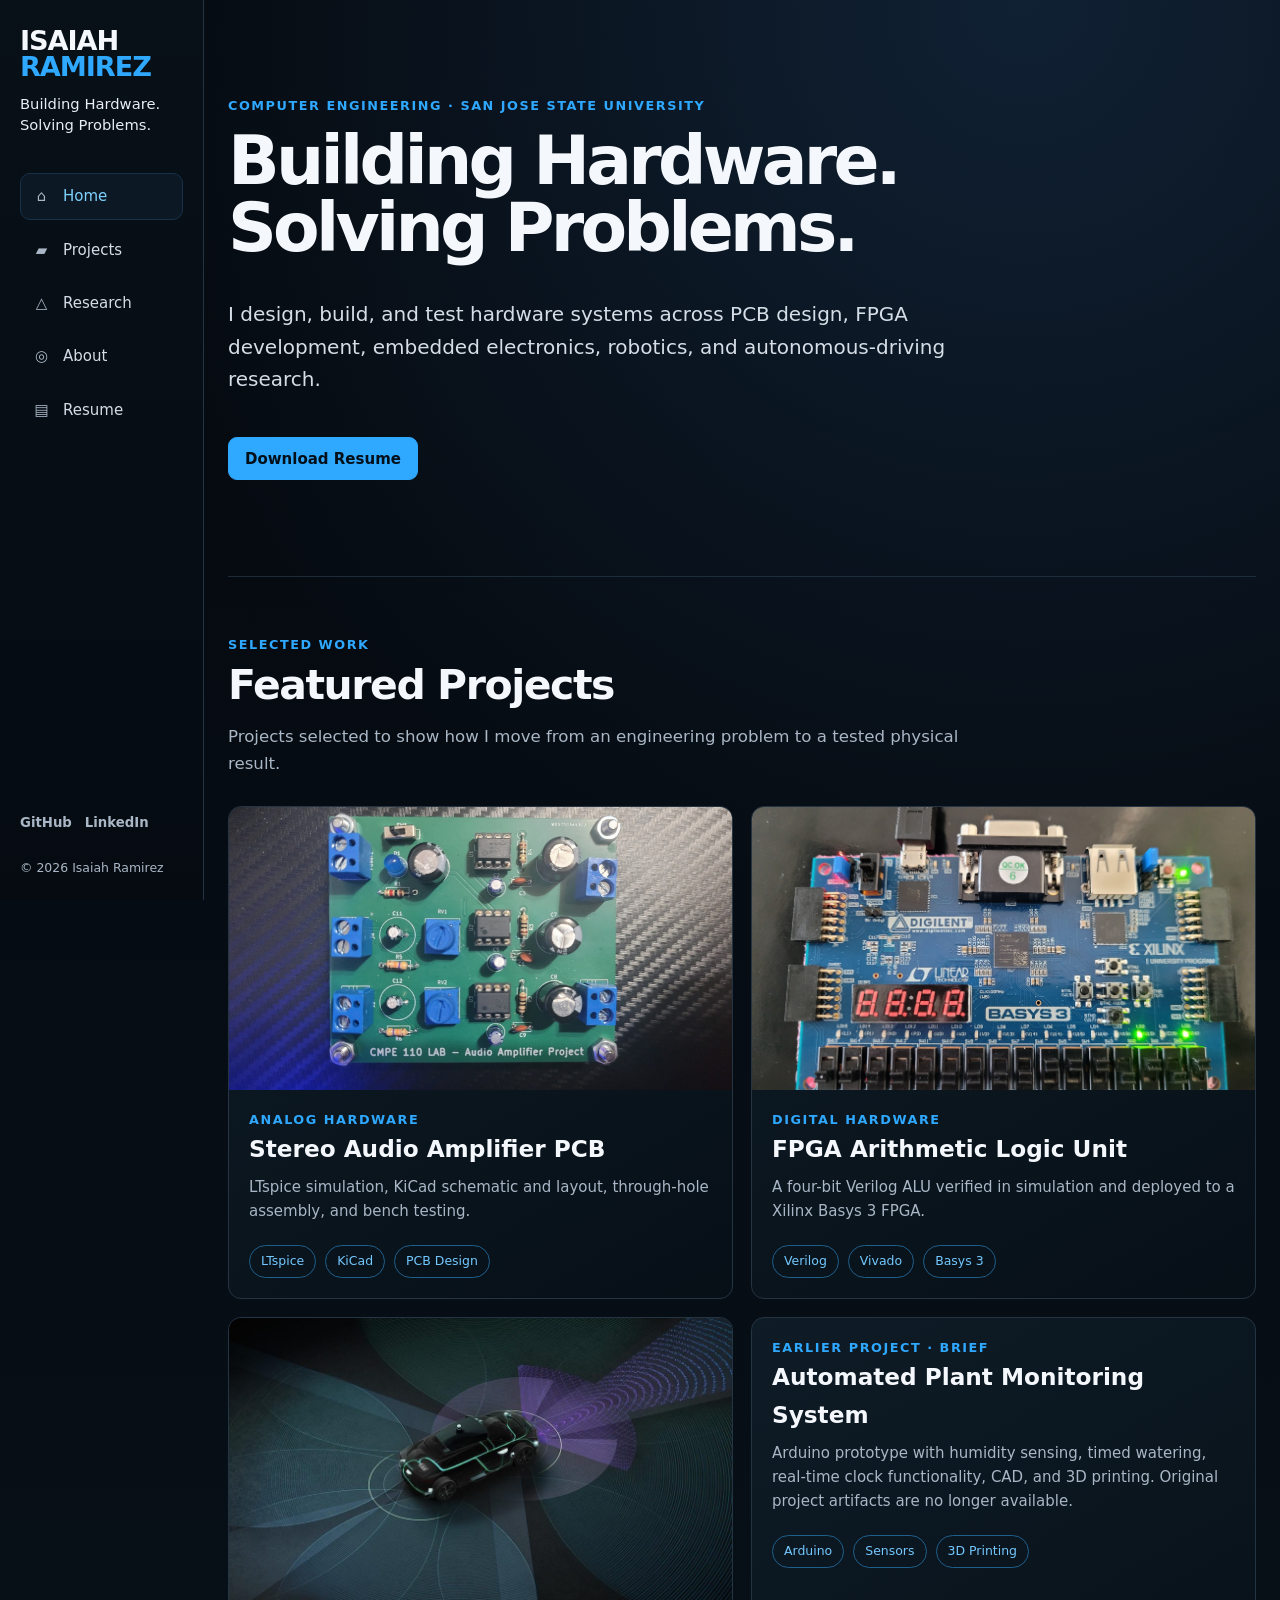
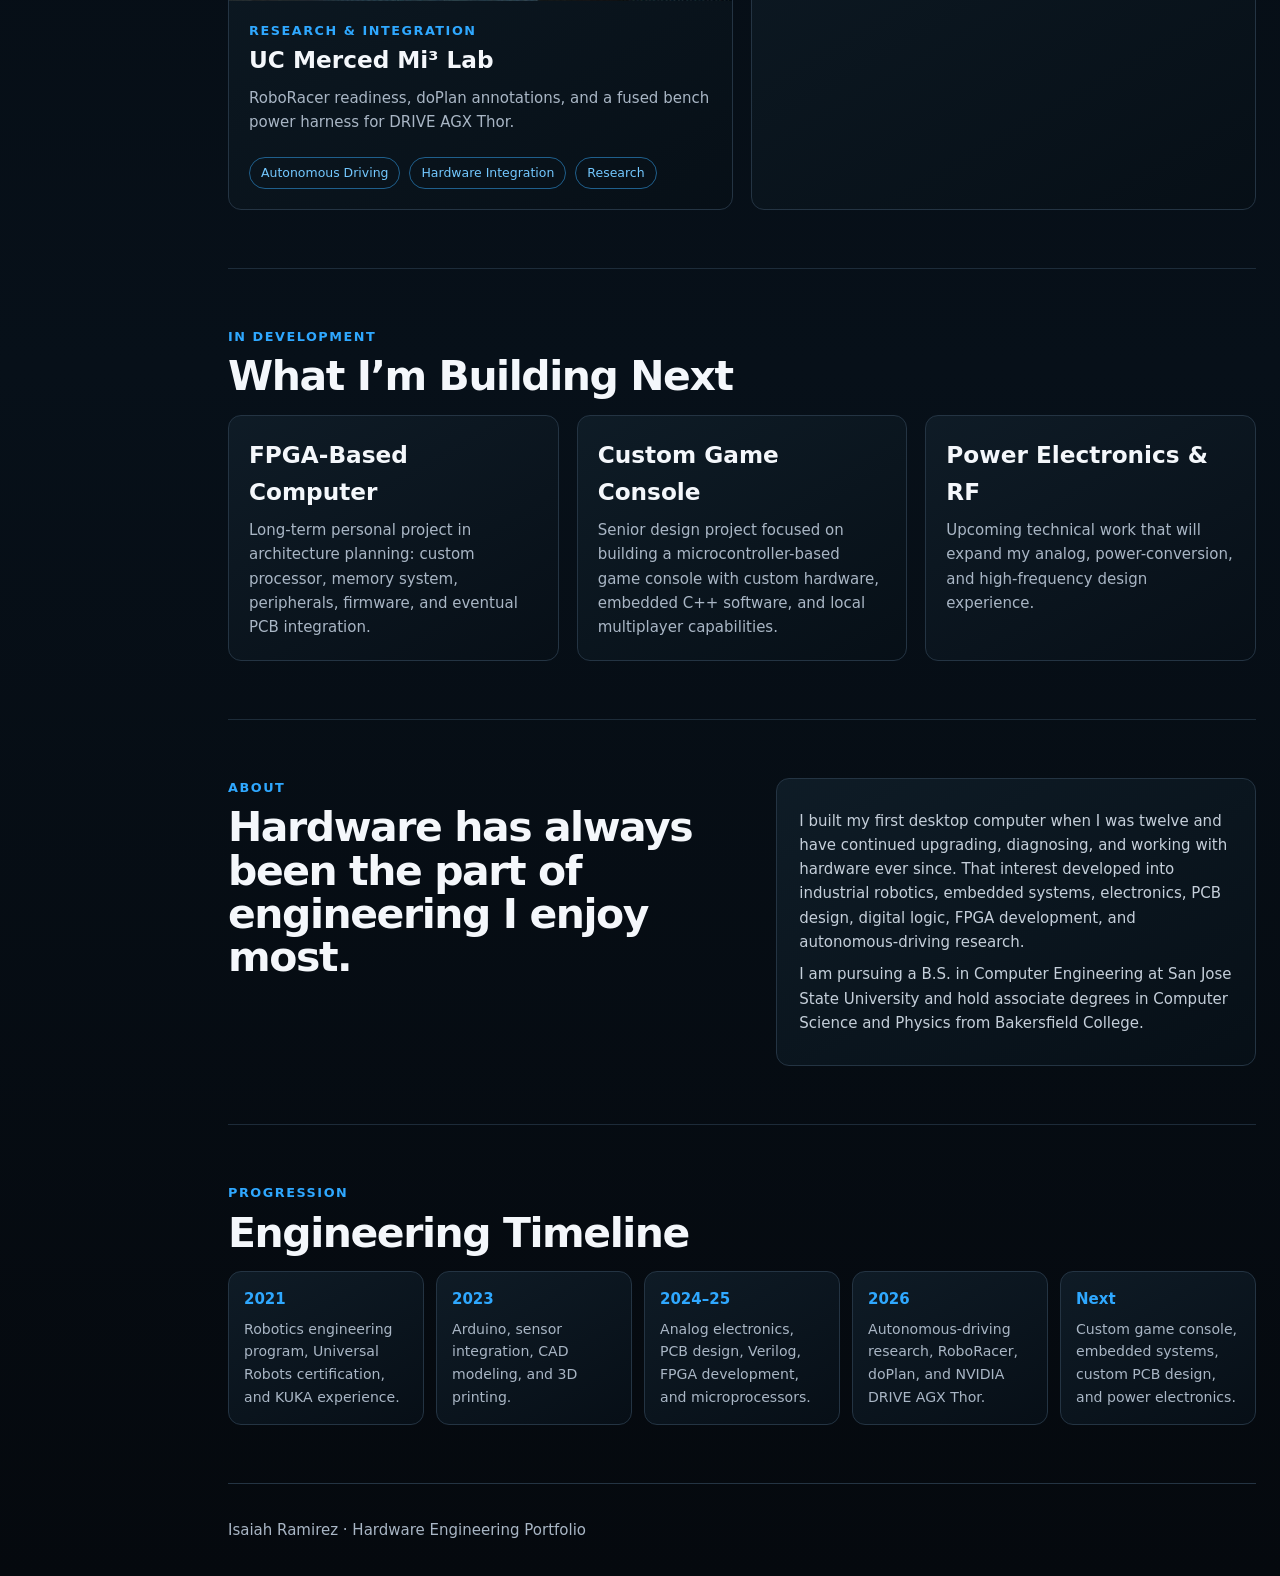
==== index.html @ 6a5409db "Initial portfolio release" ====
<!doctype html><html lang="en"><head><meta charset="utf-8"><meta name="viewport" content="width=device-width,initial-scale=1"><meta name="description" content="Isaiah Ramirez — computer engineering, embedded systems, FPGA, PCB design, robotics, and autonomous-driving research portfolio."><title>Isaiah Ramirez | Hardware Engineering Portfolio</title><link rel="stylesheet" href="styles.css"></head><body><div class="shell">
<aside class="sidebar"><a class="wordmark" href="index.html">ISAIAH <span>RAMIREZ</span></a><div class="tagline">Building Hardware.<br>Solving Problems.</div><nav class="side-nav"><a class="active" href="index.html"><span class="ico">⌂</span>Home</a><a href="#projects"><span class="ico">▰</span>Projects</a><a href="projects/mi3-lab.html"><span class="ico">△</span>Research</a><a href="#about"><span class="ico">◎</span>About</a><a href="Hardware_Resume_V3.pdf"><span class="ico">▤</span>Resume</a></nav><div class="side-bottom"><div class="socials"><a href="#">GitHub</a><a href="#">LinkedIn</a></div>© 2026 Isaiah Ramirez</div></aside>
<div class="main"><header class="mobile-head"><a href="index.html">Isaiah Ramirez</a><div class="mobile-links"><a href="#projects">Projects</a><a href="Hardware_Resume_V3.pdf">Resume</a></div></header><div class="page">
<section class="home-hero"><div class="eyebrow">Computer Engineering · San Jose State University</div><h1>Building Hardware.<br>Solving Problems.</h1><p class="lead">I design, build, and test hardware systems across PCB design, FPGA development, embedded electronics, robotics, and autonomous-driving research.</p><div class="actions"><a class="button primary" href="Hardware_Resume_V3.pdf">Download Resume</a></div></section>
<section id="projects" class="section"><div class="eyebrow">Selected work</div><h2 class="section-title">Featured Projects</h2><p class="section-intro">Projects selected to show how I move from an engineering problem to a tested physical result.</p><div class="home-projects" style="margin-top:28px">
<a class="project-card" href="projects/audio-amplifier.html"><img src="assets/amplifier/finished-board.jpg" alt="Completed audio amplifier PCB"><div class="card-copy"><div class="eyebrow">Analog Hardware</div><h3>Stereo Audio Amplifier PCB</h3><p>LTspice simulation, KiCad schematic and layout, through-hole assembly, and bench testing.</p><div class="tags"><span class="tag">LTspice</span><span class="tag">KiCad</span><span class="tag">PCB Design</span></div></div></a>
<a class="project-card" href="projects/fpga-alu.html"><img src="assets/alu/hardware-demo-01.jpg" alt="Basys 3 FPGA running a four-bit ALU"><div class="card-copy"><div class="eyebrow">Digital Hardware</div><h3>FPGA Arithmetic Logic Unit</h3><p>A four-bit Verilog ALU verified in simulation and deployed to a Xilinx Basys 3 FPGA.</p><div class="tags"><span class="tag">Verilog</span><span class="tag">Vivado</span><span class="tag">Basys 3</span></div></div></a>
<a class="project-card" href="projects/mi3-lab.html"><img src="assets/mi3/thor-thumbnail.png" alt="NVIDIA DRIVE AGX Thor hardware"><div class="card-copy"><div class="eyebrow">Research & Integration</div><h3>UC Merced Mi³ Lab</h3><p>RoboRacer readiness, doPlan annotations, and a fused bench power harness for DRIVE AGX Thor.</p><div class="tags"><span class="tag">Autonomous Driving</span><span class="tag">Hardware Integration</span><span class="tag">Research</span></div></div></a>
<div class="project-card"><div class="card-copy"><div class="eyebrow">Earlier project · Brief</div><h3>Automated Plant Monitoring System</h3><p>Arduino prototype with humidity sensing, timed watering, real-time clock functionality, CAD, and 3D printing. Original project artifacts are no longer available.</p><div class="tags"><span class="tag">Arduino</span><span class="tag">Sensors</span><span class="tag">3D Printing</span></div></div></div>
</div></section>
<section class="section"><div class="eyebrow">In development</div><h2 class="section-title">What I’m Building Next</h2><div class="home-projects"><div class="project-card small"><div class="card-copy"><h3>FPGA-Based Computer</h3><p>Long-term personal project in architecture planning: custom processor, memory system, peripherals, firmware, and eventual PCB integration.</p></div></div><div class="project-card small"><div class="card-copy"><h3>Custom Game Console</h3><p>Senior design project focused on building a microcontroller-based game console with custom hardware, embedded C++ software, and local multiplayer capabilities.</p></div></div><div class="project-card small"><div class="card-copy"><h3>Power Electronics & RF</h3><p>Upcoming technical work that will expand my analog, power-conversion, and high-frequency design experience.</p></div></div></div></section>
<section id="about" class="section"><div class="overview-grid"><div><div class="eyebrow">About</div><h2 class="section-title">Hardware has always been the part of engineering I enjoy most.</h2></div><div class="panel"><p>I built my first desktop computer when I was twelve and have continued upgrading, diagnosing, and working with hardware ever since. That interest developed into industrial robotics, embedded systems, electronics, PCB design, digital logic, FPGA development, and autonomous-driving research.</p><p>I am pursuing a B.S. in Computer Engineering at San Jose State University and hold associate degrees in Computer Science and Physics from Bakersfield College.</p></div></div></section>
<section class="section"><div class="eyebrow">Progression</div><h2 class="section-title">Engineering Timeline</h2><div class="timeline"><div class="timeline-card"><b>2021</b><p>Robotics engineering program, Universal Robots certification, and KUKA experience.</p></div><div class="timeline-card"><b>2023</b><p>Arduino, sensor integration, CAD modeling, and 3D printing.</p></div><div class="timeline-card"><b>2024–25</b><p>Analog electronics, PCB design, Verilog, FPGA development, and microprocessors.</p></div><div class="timeline-card"><b>2026</b><p>Autonomous-driving research, RoboRacer, doPlan, and NVIDIA DRIVE AGX Thor.</p></div><div class="timeline-card"><b>Next</b><p>Custom game console, embedded systems, custom PCB design, and power electronics.</p></div></div></section>
<footer class="footer">Isaiah Ramirez · Hardware Engineering Portfolio</footer></div></div></div></body></html>
---- styles.css ----
:root{
  --bg:#05090e;--bg2:#08111a;--panel:#0b141d;--panel2:#101c27;--text:#f4f7fb;--muted:#a9b6c5;
  --line:#243443;--accent:#2fa8ff;--accent2:#7fd1ff;--good:#43d17a;--sidebar:204px;--content:1180px;
}
*{box-sizing:border-box}html{scroll-behavior:smooth}body{margin:0;background:radial-gradient(circle at 80% 0,#102134 0,transparent 28%),linear-gradient(180deg,var(--bg),#071019 62%,#05090e);color:var(--text);font:15px/1.62 Inter,ui-sans-serif,system-ui,-apple-system,BlinkMacSystemFont,"Segoe UI",sans-serif}a{color:inherit}img,video{max-width:100%;display:block}.shell{min-height:100vh}.sidebar{position:fixed;inset:0 auto 0 0;width:var(--sidebar);padding:28px 20px 22px;background:linear-gradient(180deg,#081018,#050b11);border-right:1px solid var(--line);z-index:20;display:flex;flex-direction:column}.wordmark{font-size:1.7rem;line-height:.95;font-weight:900;letter-spacing:-.04em;text-decoration:none}.wordmark span{display:block;color:var(--accent)}.tagline{font-size:.92rem;line-height:1.45;margin:13px 0 38px;color:#e9eef4}.side-nav{display:grid;gap:7px}.side-nav a{display:flex;align-items:center;gap:12px;text-decoration:none;color:#d4dde7;border-radius:10px;padding:10px 11px;border:1px solid transparent}.side-nav a:hover,.side-nav a.active{background:#0c1823;color:var(--accent2);border-color:#17314a}.side-nav .ico{width:19px;text-align:center;color:var(--muted)}.side-bottom{margin-top:auto;color:var(--muted);font-size:.78rem}.socials{display:flex;gap:13px;margin-bottom:24px}.socials a{text-decoration:none;font-weight:800;font-size:.83rem}.main{margin-left:var(--sidebar);min-height:100vh}.page{width:min(calc(100% - 48px),var(--content));margin:0 auto}.mobile-head{display:none}.crumbs{display:flex;gap:9px;align-items:center;color:var(--muted);font-size:.84rem;padding:22px 0 8px}.crumbs a{text-decoration:none}.crumbs .current{color:var(--accent)}.hero{display:grid;grid-template-columns:minmax(0,.9fr) minmax(420px,1.1fr);gap:34px;align-items:center;padding:12px 0 34px}.hero-copy{padding:30px 0}.eyebrow{text-transform:uppercase;letter-spacing:.12em;font-weight:850;color:var(--accent);font-size:.8rem}.hero h1,.home-hero h1{font-size:clamp(2.8rem,5.3vw,5.7rem);line-height:.98;letter-spacing:-.055em;margin:12px 0 17px}.lead{color:#d5dde6;font-size:clamp(1.04rem,1.7vw,1.25rem);max-width:700px}.tags,.actions{display:flex;flex-wrap:wrap;gap:9px;margin-top:22px}.tag{border:1px solid #1f5f8c;border-radius:999px;padding:5px 11px;color:#73c8ff;font-size:.78rem}.button{display:inline-flex;align-items:center;justify-content:center;min-height:43px;padding:0 16px;border-radius:9px;border:1px solid #246b9e;text-decoration:none;font-weight:750;color:var(--accent2);background:#07131e}.button.primary{background:var(--accent);color:#03101a;border-color:var(--accent)}.hero-media,.panel,.media,.project-card,.metric,.download,.timeline-card{border:1px solid var(--line);background:linear-gradient(150deg,rgba(15,28,39,.96),rgba(7,15,23,.95));border-radius:13px;overflow:hidden}.hero-media img{width:100%;height:100%;max-height:480px;object-fit:cover}.section{padding:58px 0;border-top:1px solid rgba(36,52,67,.8)}.section.tight{padding:34px 0}.section-title{font-size:clamp(1.8rem,3.2vw,3rem);letter-spacing:-.035em;line-height:1.06;margin:8px 0 16px}.section-intro{max-width:760px;color:var(--muted);font-size:1.04rem}.overview-grid{display:grid;grid-template-columns:1.05fr .95fr;gap:18px}.panel{padding:22px}.panel h2,.panel h3{margin:0 0 10px}.panel p{color:#c5cfda;margin:8px 0}.challenge-list,.clean-list{padding-left:20px;margin:8px 0;color:#d4dce5}.challenge-list li,.clean-list li{margin:6px 0}.metrics{display:grid;grid-template-columns:repeat(4,1fr);gap:12px;margin:17px 0 0}.metric{padding:14px 16px}.metric strong{display:block;color:var(--accent);font-size:.74rem;text-transform:uppercase;letter-spacing:.1em}.metric span{display:block;font-size:1.04rem;font-weight:760;margin-top:3px}.workflow{position:relative;display:grid;gap:58px;margin-top:34px}.workflow:before{content:"";position:absolute;left:28px;top:25px;bottom:25px;width:1px;background:linear-gradient(var(--accent),rgba(47,168,255,.1))}.workflow-step{display:grid;grid-template-columns:58px minmax(0,1fr);gap:24px;position:relative}.step-no{width:58px;height:58px;border-radius:50%;background:#07131e;border:1px solid #2878ae;color:var(--accent2);display:grid;place-items:center;font-weight:900;z-index:1}.step-content{display:grid;grid-template-columns:minmax(260px,.95fr) minmax(0,1.05fr);gap:28px;align-items:center}.step-content.reverse .step-copy{order:2}.step-copy h3{font-size:clamp(1.45rem,2.3vw,2.25rem);margin:0 0 10px;letter-spacing:-.025em}.step-copy p{color:var(--muted)}.media img,.media video{width:100%;max-height:500px;object-fit:contain;background:#050a0f}.caption{padding:11px 14px;color:var(--muted);font-size:.84rem;border-top:1px solid var(--line)}.results-grid{display:grid;grid-template-columns:1.15fr .85fr;gap:18px}.checks{list-style:none;padding:0;margin:10px 0}.checks li{margin:7px 0;color:#d5e0e9}.checks li:before{content:"✓";color:var(--good);font-weight:900;margin-right:9px}.reflection{display:grid;grid-template-columns:.7fr 1.3fr;gap:34px}.reflection p{color:var(--muted)}.download-grid{display:grid;grid-template-columns:repeat(2,1fr);gap:12px}.download{display:flex;justify-content:space-between;align-items:center;gap:14px;padding:16px;text-decoration:none}.download span{color:var(--muted);font-size:.82rem}.download b{display:block;color:var(--text)}.download:hover{border-color:#2d79ac}.gallery{display:grid;grid-template-columns:repeat(3,1fr);gap:14px}.gallery .media img{aspect-ratio:4/3;object-fit:contain}.gallery.wide{grid-template-columns:repeat(2,1fr)}.gallery.wide .media img{aspect-ratio:16/10}.data-table{overflow-x:auto;border:1px solid var(--line);border-radius:13px;background:var(--panel)}table{width:100%;border-collapse:collapse;min-width:650px}th,td{padding:13px 15px;text-align:left;border-bottom:1px solid var(--line)}th{color:var(--accent2);font-size:.76rem;text-transform:uppercase;letter-spacing:.09em}tr:last-child td{border-bottom:0}code{color:var(--accent2);background:#0d1b27;border:1px solid #243c50;border-radius:5px;padding:2px 5px}.video-grid{display:grid;grid-template-columns:repeat(2,1fr);gap:18px}.project-nav{display:flex;justify-content:space-between;gap:18px;padding:30px 0 52px;border-top:1px solid var(--line)}.project-nav a{text-decoration:none;color:var(--accent)}.home-hero{min-height:64vh;display:grid;align-content:center;padding:72px 0}.home-hero .lead{max-width:770px}.home-projects{display:grid;grid-template-columns:repeat(12,1fr);gap:18px}.project-card{grid-column:span 6;text-decoration:none;transition:.2s ease}.project-card:hover{transform:translateY(-3px);border-color:#2c75a6}.project-card img{width:100%;aspect-ratio:16/9;object-fit:cover;background:#061019}.project-card .card-copy{padding:20px}.project-card h3{font-size:1.45rem;margin:0}.project-card p{color:var(--muted);margin:7px 0 0}.project-card.small{grid-column:span 4}.timeline{display:grid;grid-template-columns:repeat(5,1fr);gap:12px}.timeline-card{padding:15px}.timeline-card b{color:var(--accent);display:block}.timeline-card p{color:var(--muted);font-size:.88rem;margin:6px 0 0}.notice{border-left:3px solid var(--accent);padding:12px 17px;background:#0a1722;color:#cbd6df}.footer{padding:34px 0;color:var(--muted);border-top:1px solid var(--line)}
@media(max-width:980px){:root{--sidebar:0px}.sidebar{display:none}.main{margin-left:0}.mobile-head{display:flex;position:sticky;top:0;z-index:30;align-items:center;justify-content:space-between;padding:13px 18px;background:rgba(5,9,14,.94);backdrop-filter:blur(12px);border-bottom:1px solid var(--line)}.mobile-head a{text-decoration:none;font-weight:850}.mobile-links{display:flex;gap:13px;color:var(--muted);font-size:.86rem}.hero{grid-template-columns:1fr}.hero-media img{max-height:none}.metrics{grid-template-columns:repeat(2,1fr)}.overview-grid,.results-grid,.reflection{grid-template-columns:1fr}.step-content,.step-content.reverse{grid-template-columns:1fr}.step-content.reverse .step-copy{order:0}.gallery{grid-template-columns:repeat(2,1fr)}.timeline{grid-template-columns:repeat(2,1fr)}}
@media(max-width:680px){.page{width:min(calc(100% - 28px),var(--content))}.mobile-links a:nth-child(2){display:none}.hero h1,.home-hero h1{font-size:2.7rem}.hero{gap:16px}.section{padding:44px 0}.metrics,.gallery,.gallery.wide,.video-grid,.download-grid,.timeline{grid-template-columns:1fr}.home-projects{display:block}.project-card,.project-card.small{display:block;margin-bottom:15px}.workflow:before{left:20px}.workflow-step{grid-template-columns:42px 1fr;gap:15px}.step-no{width:42px;height:42px}.project-nav{flex-direction:column}.overview-grid{gap:12px}}
.media-pair{display:grid;grid-template-columns:1fr 1fr;gap:14px;min-width:0}.media-pair .media{min-width:0}.media-pair .media img{height:100%;min-height:230px;object-fit:contain}@media(max-width:680px){.media-pair{grid-template-columns:1fr}.media-pair .media img{min-height:0}}

/* Version 5.2 refinements */
.media-large img{max-height:680px;min-height:360px;padding:18px;object-fit:contain}
.concept-panel{align-self:stretch;display:flex;flex-direction:column;justify-content:center;padding:28px}
.instruction-compare{display:grid;grid-template-columns:1fr 1fr;gap:12px;margin:18px 0}
.instruction-compare>div{padding:16px;border:1px solid var(--line);border-radius:10px;background:#07131e}
.instruction-compare b{display:block;color:var(--accent2);margin-bottom:7px}
.instruction-compare span{color:#d7e1ea}
.mini-note{font-size:.9rem;color:var(--muted)}
.symposium-gallery .media img{aspect-ratio:16/10;object-fit:cover}
@media(max-width:680px){.media-large img{min-height:0;padding:8px}.instruction-compare{grid-template-columns:1fr}}
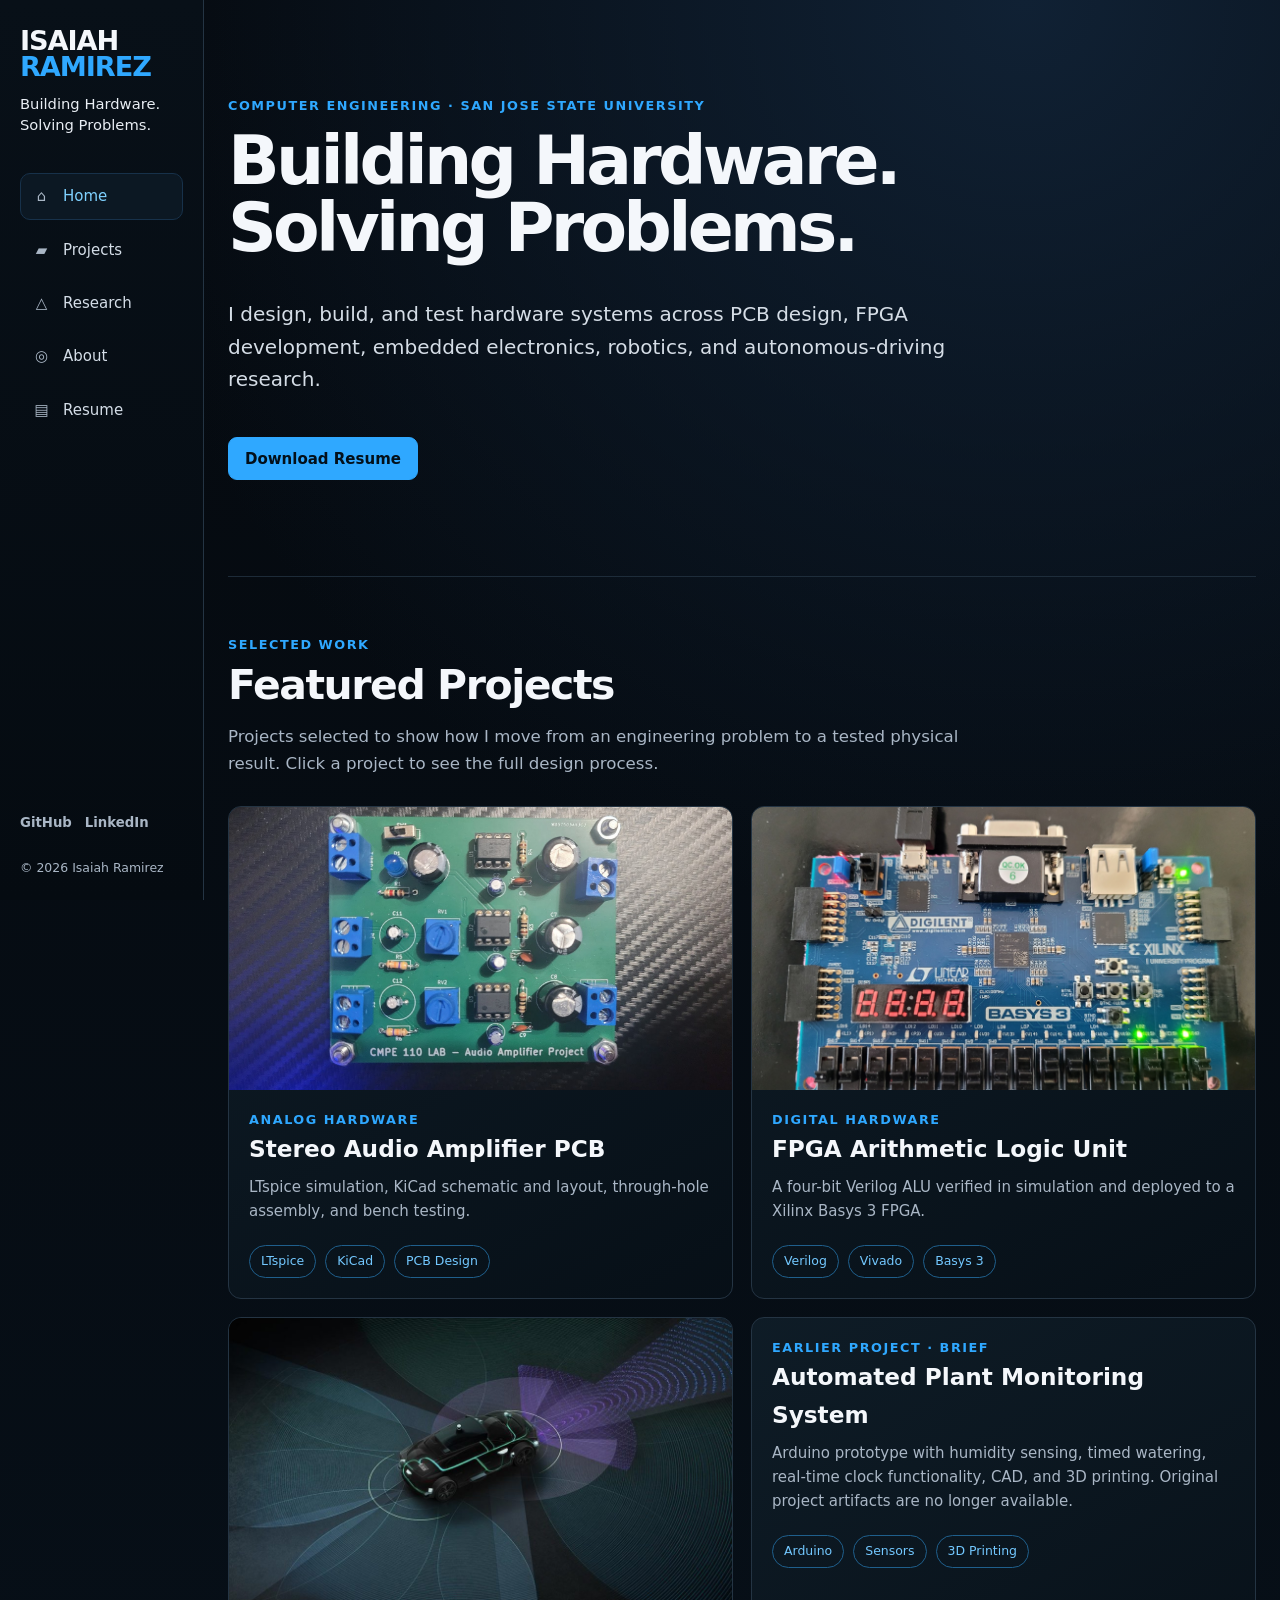
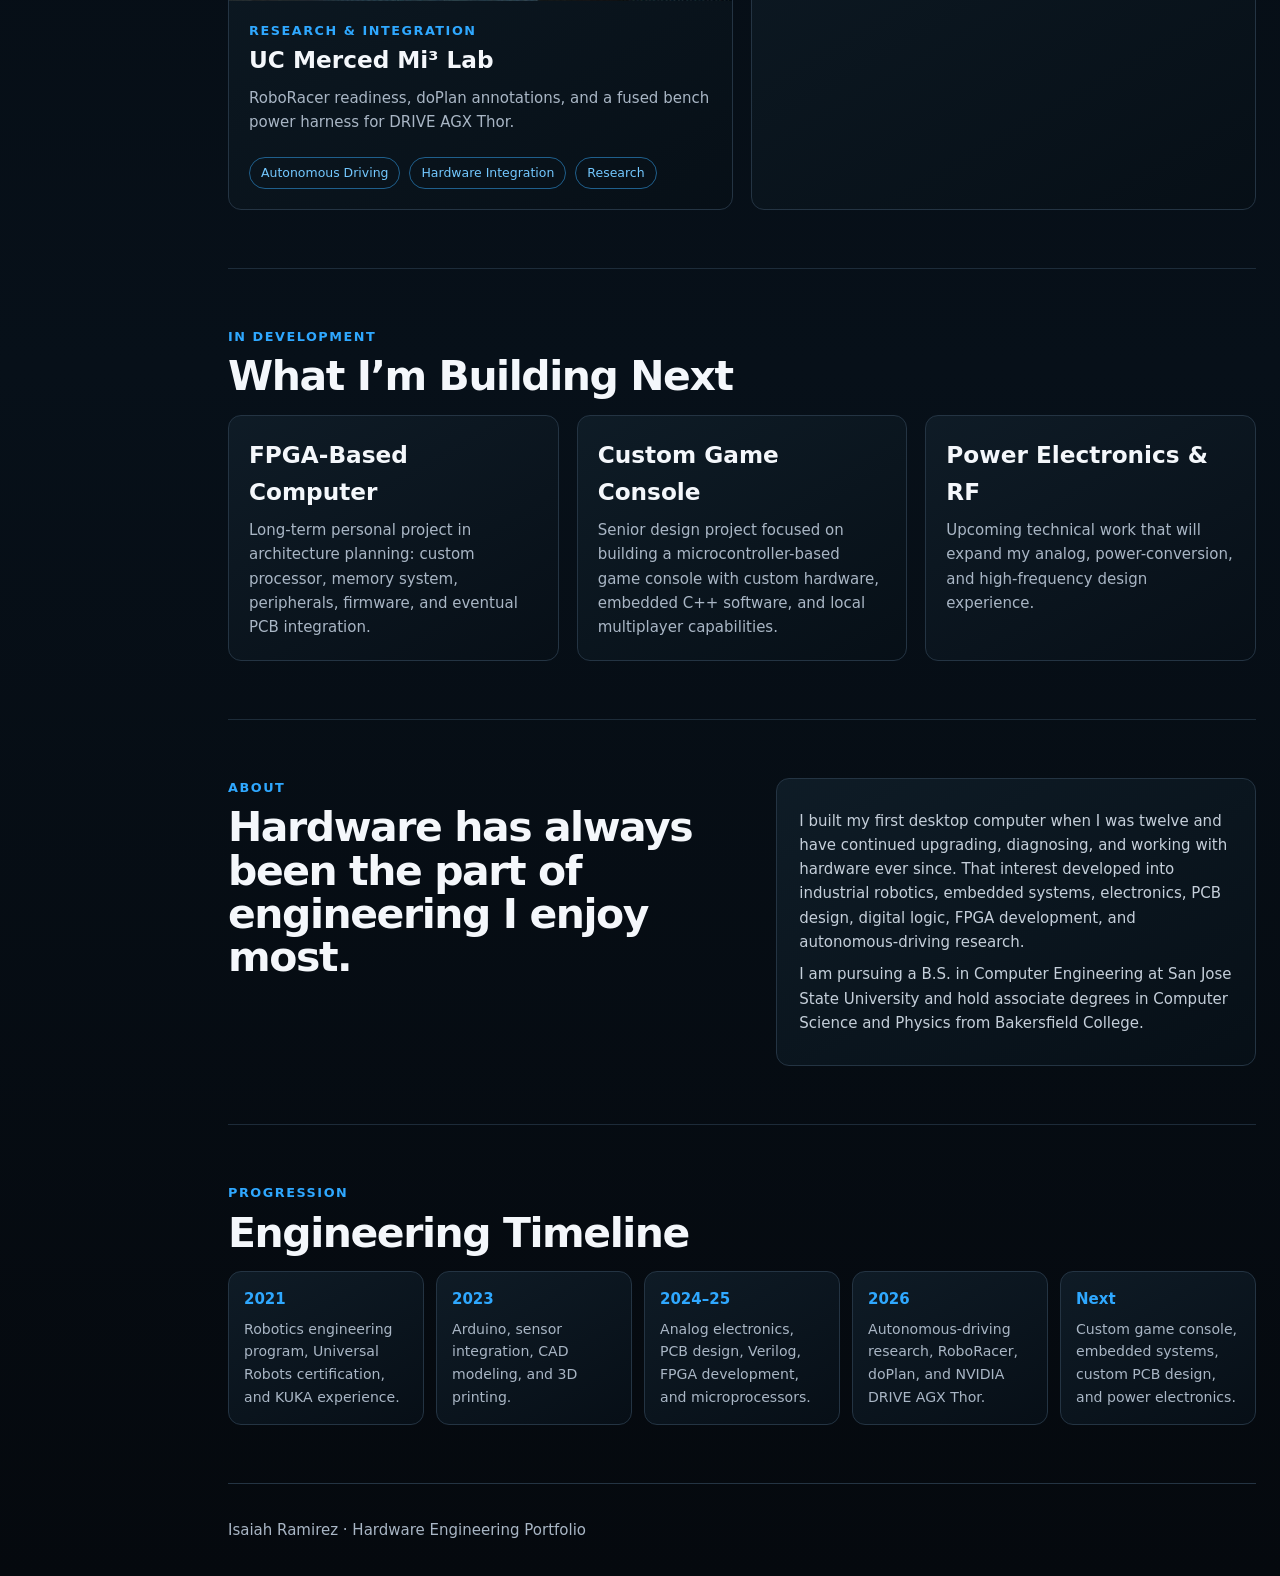
==== commit b12e4db4: "Improve project navigation" ====
--- a/index.html
+++ b/index.html
@@ -2,7 +2,7 @@
 <aside class="sidebar"><a class="wordmark" href="index.html">ISAIAH <span>RAMIREZ</span></a><div class="tagline">Building Hardware.<br>Solving Problems.</div><nav class="side-nav"><a class="active" href="index.html"><span class="ico">⌂</span>Home</a><a href="#projects"><span class="ico">▰</span>Projects</a><a href="projects/mi3-lab.html"><span class="ico">△</span>Research</a><a href="#about"><span class="ico">◎</span>About</a><a href="Hardware_Resume_V3.pdf"><span class="ico">▤</span>Resume</a></nav><div class="side-bottom"><div class="socials"><a href="#">GitHub</a><a href="#">LinkedIn</a></div>© 2026 Isaiah Ramirez</div></aside>
 <div class="main"><header class="mobile-head"><a href="index.html">Isaiah Ramirez</a><div class="mobile-links"><a href="#projects">Projects</a><a href="Hardware_Resume_V3.pdf">Resume</a></div></header><div class="page">
 <section class="home-hero"><div class="eyebrow">Computer Engineering · San Jose State University</div><h1>Building Hardware.<br>Solving Problems.</h1><p class="lead">I design, build, and test hardware systems across PCB design, FPGA development, embedded electronics, robotics, and autonomous-driving research.</p><div class="actions"><a class="button primary" href="Hardware_Resume_V3.pdf">Download Resume</a></div></section>
-<section id="projects" class="section"><div class="eyebrow">Selected work</div><h2 class="section-title">Featured Projects</h2><p class="section-intro">Projects selected to show how I move from an engineering problem to a tested physical result.</p><div class="home-projects" style="margin-top:28px">
+<section id="projects" class="section"><div class="eyebrow">Selected work</div><h2 class="section-title">Featured Projects</h2><p class="section-intro">Projects selected to show how I move from an engineering problem to a tested physical result. Click a project to see the full design process.</p><div class="home-projects" style="margin-top:28px">
 <a class="project-card" href="projects/audio-amplifier.html"><img src="assets/amplifier/finished-board.jpg" alt="Completed audio amplifier PCB"><div class="card-copy"><div class="eyebrow">Analog Hardware</div><h3>Stereo Audio Amplifier PCB</h3><p>LTspice simulation, KiCad schematic and layout, through-hole assembly, and bench testing.</p><div class="tags"><span class="tag">LTspice</span><span class="tag">KiCad</span><span class="tag">PCB Design</span></div></div></a>
 <a class="project-card" href="projects/fpga-alu.html"><img src="assets/alu/hardware-demo-01.jpg" alt="Basys 3 FPGA running a four-bit ALU"><div class="card-copy"><div class="eyebrow">Digital Hardware</div><h3>FPGA Arithmetic Logic Unit</h3><p>A four-bit Verilog ALU verified in simulation and deployed to a Xilinx Basys 3 FPGA.</p><div class="tags"><span class="tag">Verilog</span><span class="tag">Vivado</span><span class="tag">Basys 3</span></div></div></a>
 <a class="project-card" href="projects/mi3-lab.html"><img src="assets/mi3/thor-thumbnail.png" alt="NVIDIA DRIVE AGX Thor hardware"><div class="card-copy"><div class="eyebrow">Research & Integration</div><h3>UC Merced Mi³ Lab</h3><p>RoboRacer readiness, doPlan annotations, and a fused bench power harness for DRIVE AGX Thor.</p><div class="tags"><span class="tag">Autonomous Driving</span><span class="tag">Hardware Integration</span><span class="tag">Research</span></div></div></a>
@@ -11,4 +11,4 @@
 <section class="section"><div class="eyebrow">In development</div><h2 class="section-title">What I’m Building Next</h2><div class="home-projects"><div class="project-card small"><div class="card-copy"><h3>FPGA-Based Computer</h3><p>Long-term personal project in architecture planning: custom processor, memory system, peripherals, firmware, and eventual PCB integration.</p></div></div><div class="project-card small"><div class="card-copy"><h3>Custom Game Console</h3><p>Senior design project focused on building a microcontroller-based game console with custom hardware, embedded C++ software, and local multiplayer capabilities.</p></div></div><div class="project-card small"><div class="card-copy"><h3>Power Electronics & RF</h3><p>Upcoming technical work that will expand my analog, power-conversion, and high-frequency design experience.</p></div></div></div></section>
 <section id="about" class="section"><div class="overview-grid"><div><div class="eyebrow">About</div><h2 class="section-title">Hardware has always been the part of engineering I enjoy most.</h2></div><div class="panel"><p>I built my first desktop computer when I was twelve and have continued upgrading, diagnosing, and working with hardware ever since. That interest developed into industrial robotics, embedded systems, electronics, PCB design, digital logic, FPGA development, and autonomous-driving research.</p><p>I am pursuing a B.S. in Computer Engineering at San Jose State University and hold associate degrees in Computer Science and Physics from Bakersfield College.</p></div></div></section>
 <section class="section"><div class="eyebrow">Progression</div><h2 class="section-title">Engineering Timeline</h2><div class="timeline"><div class="timeline-card"><b>2021</b><p>Robotics engineering program, Universal Robots certification, and KUKA experience.</p></div><div class="timeline-card"><b>2023</b><p>Arduino, sensor integration, CAD modeling, and 3D printing.</p></div><div class="timeline-card"><b>2024–25</b><p>Analog electronics, PCB design, Verilog, FPGA development, and microprocessors.</p></div><div class="timeline-card"><b>2026</b><p>Autonomous-driving research, RoboRacer, doPlan, and NVIDIA DRIVE AGX Thor.</p></div><div class="timeline-card"><b>Next</b><p>Custom game console, embedded systems, custom PCB design, and power electronics.</p></div></div></section>
-<footer class="footer">Isaiah Ramirez · Hardware Engineering Portfolio</footer></div></div></div></body></html>
+<footer class="footer">Isaiah Ramirez · Hardware Engineering Portfolio</footer></div></div></div></body></html>
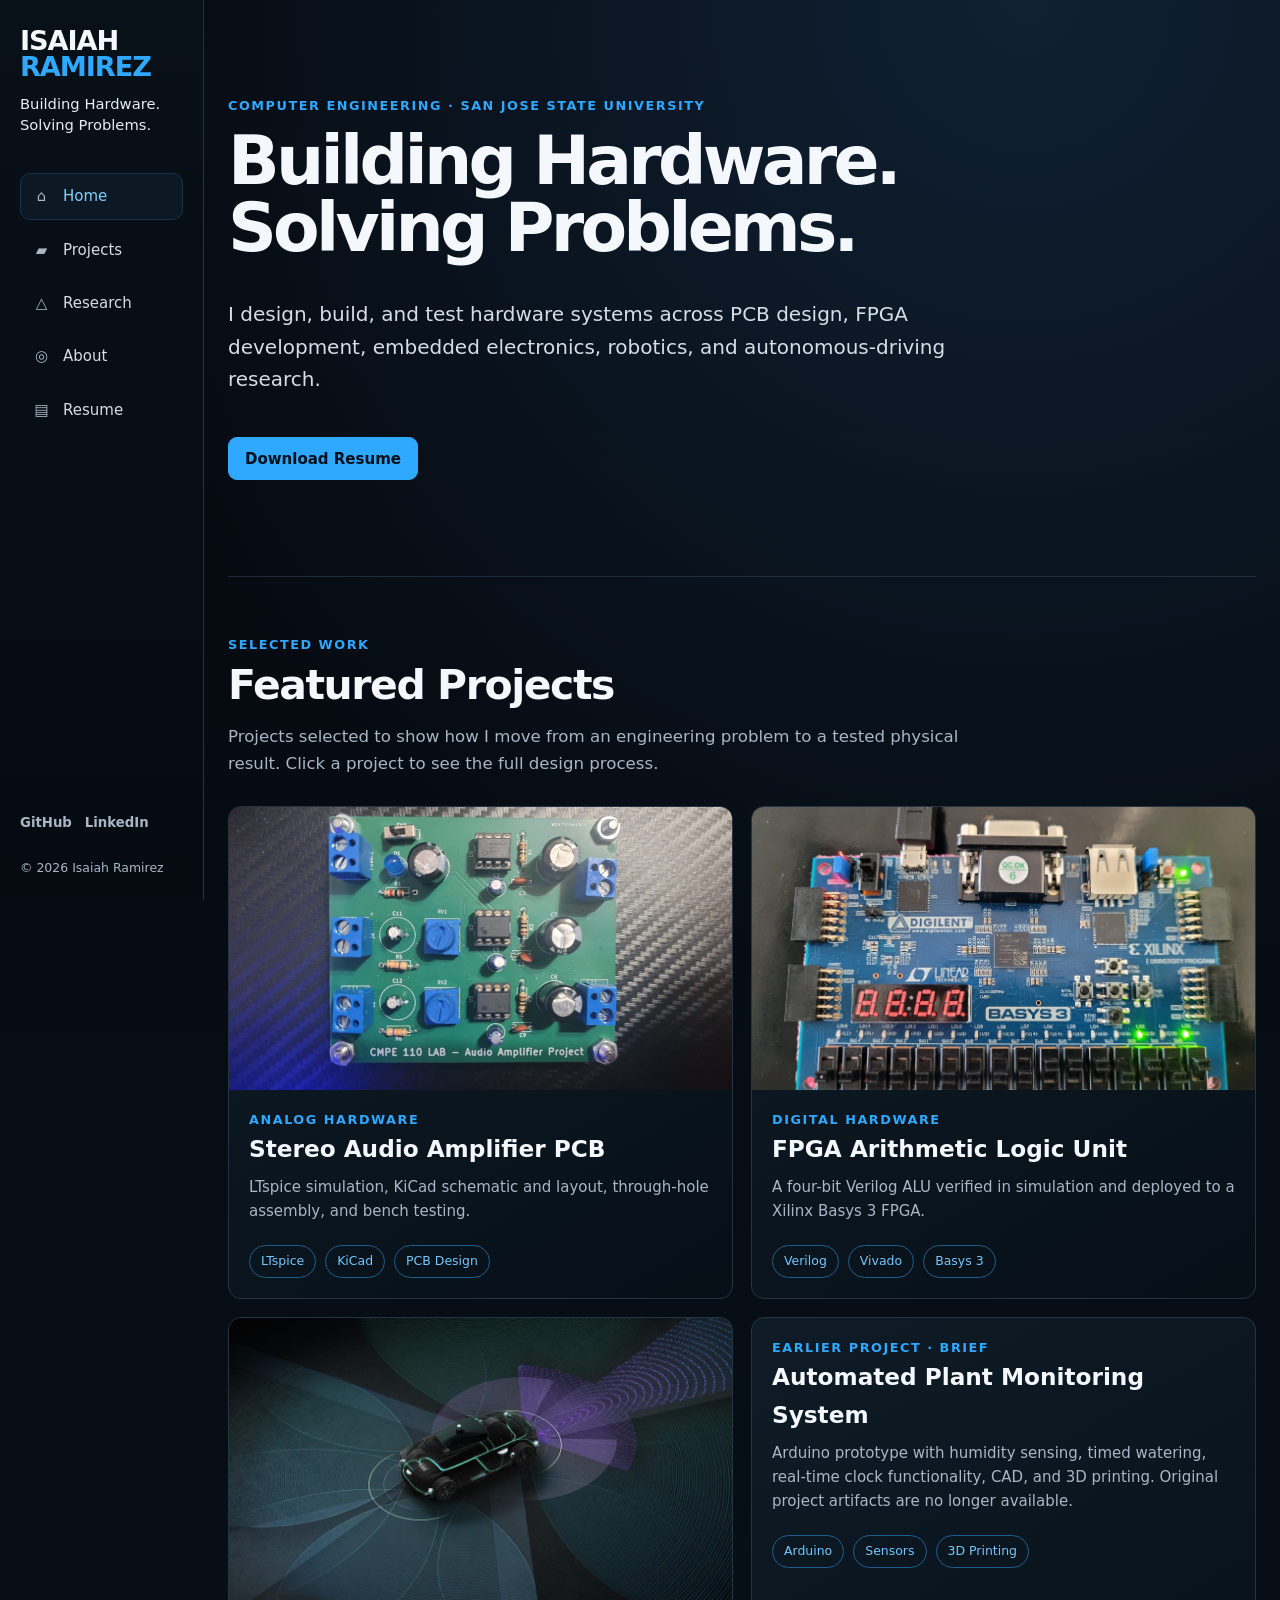
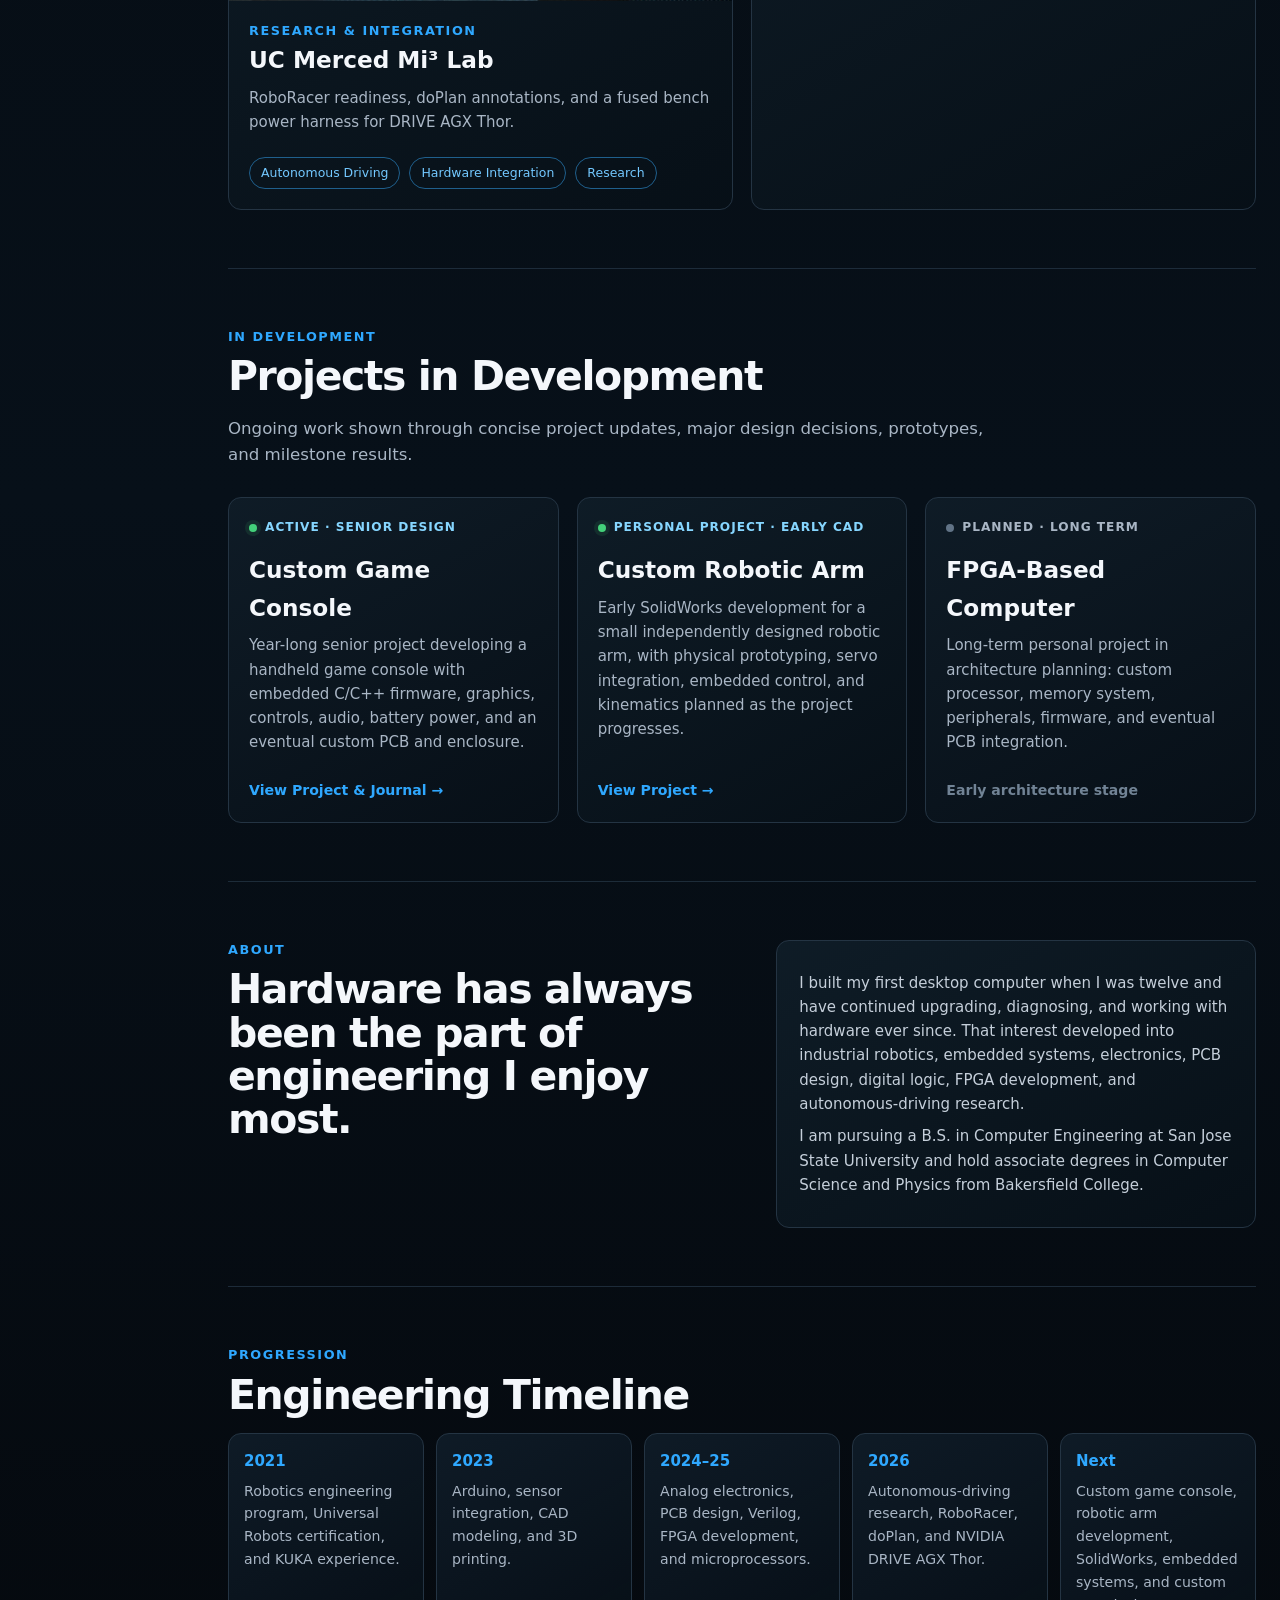
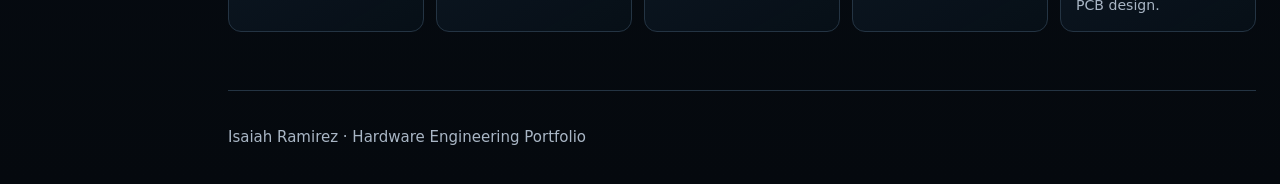
==== commit 13cc7411: "Version 1.2 Update project roadmap and development pages" ====
--- a/index.html
+++ b/index.html
@@ -1,5 +1,5 @@
 <!doctype html><html lang="en"><head><meta charset="utf-8"><meta name="viewport" content="width=device-width,initial-scale=1"><meta name="description" content="Isaiah Ramirez — computer engineering, embedded systems, FPGA, PCB design, robotics, and autonomous-driving research portfolio."><title>Isaiah Ramirez | Hardware Engineering Portfolio</title><link rel="stylesheet" href="styles.css"></head><body><div class="shell">
-<aside class="sidebar"><a class="wordmark" href="index.html">ISAIAH <span>RAMIREZ</span></a><div class="tagline">Building Hardware.<br>Solving Problems.</div><nav class="side-nav"><a class="active" href="index.html"><span class="ico">⌂</span>Home</a><a href="#projects"><span class="ico">▰</span>Projects</a><a href="projects/mi3-lab.html"><span class="ico">△</span>Research</a><a href="#about"><span class="ico">◎</span>About</a><a href="Hardware_Resume_V3.pdf"><span class="ico">▤</span>Resume</a></nav><div class="side-bottom"><div class="socials"><a href="#">GitHub</a><a href="#">LinkedIn</a></div>© 2026 Isaiah Ramirez</div></aside>
+<aside class="sidebar"><a class="wordmark" href="index.html">ISAIAH <span>RAMIREZ</span></a><div class="tagline">Building Hardware.<br>Solving Problems.</div><nav class="side-nav"><a class="active" href="index.html"><span class="ico">⌂</span>Home</a><a href="#projects"><span class="ico">▰</span>Projects</a><a href="projects/mi3-lab.html"><span class="ico">△</span>Research</a><a href="#about"><span class="ico">◎</span>About</a><a href="Hardware_Resume_V3.pdf"><span class="ico">▤</span>Resume</a></nav><div class="side-bottom"><div class="socials"><a href="https://github.com/isaiahpatrick2003">GitHub</a><a href="#">LinkedIn</a></div>© 2026 Isaiah Ramirez</div></aside>
 <div class="main"><header class="mobile-head"><a href="index.html">Isaiah Ramirez</a><div class="mobile-links"><a href="#projects">Projects</a><a href="Hardware_Resume_V3.pdf">Resume</a></div></header><div class="page">
 <section class="home-hero"><div class="eyebrow">Computer Engineering · San Jose State University</div><h1>Building Hardware.<br>Solving Problems.</h1><p class="lead">I design, build, and test hardware systems across PCB design, FPGA development, embedded electronics, robotics, and autonomous-driving research.</p><div class="actions"><a class="button primary" href="Hardware_Resume_V3.pdf">Download Resume</a></div></section>
 <section id="projects" class="section"><div class="eyebrow">Selected work</div><h2 class="section-title">Featured Projects</h2><p class="section-intro">Projects selected to show how I move from an engineering problem to a tested physical result. Click a project to see the full design process.</p><div class="home-projects" style="margin-top:28px">
@@ -8,7 +8,11 @@
 <a class="project-card" href="projects/mi3-lab.html"><img src="assets/mi3/thor-thumbnail.png" alt="NVIDIA DRIVE AGX Thor hardware"><div class="card-copy"><div class="eyebrow">Research & Integration</div><h3>UC Merced Mi³ Lab</h3><p>RoboRacer readiness, doPlan annotations, and a fused bench power harness for DRIVE AGX Thor.</p><div class="tags"><span class="tag">Autonomous Driving</span><span class="tag">Hardware Integration</span><span class="tag">Research</span></div></div></a>
 <div class="project-card"><div class="card-copy"><div class="eyebrow">Earlier project · Brief</div><h3>Automated Plant Monitoring System</h3><p>Arduino prototype with humidity sensing, timed watering, real-time clock functionality, CAD, and 3D printing. Original project artifacts are no longer available.</p><div class="tags"><span class="tag">Arduino</span><span class="tag">Sensors</span><span class="tag">3D Printing</span></div></div></div>
 </div></section>
-<section class="section"><div class="eyebrow">In development</div><h2 class="section-title">What I’m Building Next</h2><div class="home-projects"><div class="project-card small"><div class="card-copy"><h3>FPGA-Based Computer</h3><p>Long-term personal project in architecture planning: custom processor, memory system, peripherals, firmware, and eventual PCB integration.</p></div></div><div class="project-card small"><div class="card-copy"><h3>Custom Game Console</h3><p>Senior design project focused on building a microcontroller-based game console with custom hardware, embedded C++ software, and local multiplayer capabilities.</p></div></div><div class="project-card small"><div class="card-copy"><h3>Power Electronics & RF</h3><p>Upcoming technical work that will expand my analog, power-conversion, and high-frequency design experience.</p></div></div></div></section>
+<section class="section development-section"><div class="eyebrow">In development</div><h2 class="section-title">Projects in Development</h2><p class="section-intro">Ongoing work shown through concise project updates, major design decisions, prototypes, and milestone results.</p><div class="home-projects" style="margin-top:28px">
+<a class="project-card small development-card" href="projects/game-console.html"><div class="card-copy"><div class="project-status"><span class="status-dot"></span>Active · Senior Design</div><h3>Custom Game Console</h3><p>Year-long senior project developing a handheld game console with embedded C/C++ firmware, graphics, controls, audio, battery power, and an eventual custom PCB and enclosure.</p><div class="card-link">View Project & Journal →</div></div></a>
+<a class="project-card small development-card" href="projects/robotic-arm.html"><div class="card-copy"><div class="project-status"><span class="status-dot"></span>Personal Project · Early CAD</div><h3>Custom Robotic Arm</h3><p>Early SolidWorks development for a small independently designed robotic arm, with physical prototyping, servo integration, embedded control, and kinematics planned as the project progresses.</p><div class="card-link">View Project →</div></div></a>
+<div class="project-card small development-card muted-development"><div class="card-copy"><div class="project-status planned"><span class="status-dot"></span>Planned · Long Term</div><h3>FPGA-Based Computer</h3><p>Long-term personal project in architecture planning: custom processor, memory system, peripherals, firmware, and eventual PCB integration.</p><div class="card-link subdued">Early architecture stage</div></div></div>
+</div></section>
 <section id="about" class="section"><div class="overview-grid"><div><div class="eyebrow">About</div><h2 class="section-title">Hardware has always been the part of engineering I enjoy most.</h2></div><div class="panel"><p>I built my first desktop computer when I was twelve and have continued upgrading, diagnosing, and working with hardware ever since. That interest developed into industrial robotics, embedded systems, electronics, PCB design, digital logic, FPGA development, and autonomous-driving research.</p><p>I am pursuing a B.S. in Computer Engineering at San Jose State University and hold associate degrees in Computer Science and Physics from Bakersfield College.</p></div></div></section>
-<section class="section"><div class="eyebrow">Progression</div><h2 class="section-title">Engineering Timeline</h2><div class="timeline"><div class="timeline-card"><b>2021</b><p>Robotics engineering program, Universal Robots certification, and KUKA experience.</p></div><div class="timeline-card"><b>2023</b><p>Arduino, sensor integration, CAD modeling, and 3D printing.</p></div><div class="timeline-card"><b>2024–25</b><p>Analog electronics, PCB design, Verilog, FPGA development, and microprocessors.</p></div><div class="timeline-card"><b>2026</b><p>Autonomous-driving research, RoboRacer, doPlan, and NVIDIA DRIVE AGX Thor.</p></div><div class="timeline-card"><b>Next</b><p>Custom game console, embedded systems, custom PCB design, and power electronics.</p></div></div></section>
+<section class="section"><div class="eyebrow">Progression</div><h2 class="section-title">Engineering Timeline</h2><div class="timeline"><div class="timeline-card"><b>2021</b><p>Robotics engineering program, Universal Robots certification, and KUKA experience.</p></div><div class="timeline-card"><b>2023</b><p>Arduino, sensor integration, CAD modeling, and 3D printing.</p></div><div class="timeline-card"><b>2024–25</b><p>Analog electronics, PCB design, Verilog, FPGA development, and microprocessors.</p></div><div class="timeline-card"><b>2026</b><p>Autonomous-driving research, RoboRacer, doPlan, and NVIDIA DRIVE AGX Thor.</p></div><div class="timeline-card"><b>Next</b><p>Custom game console, robotic arm development, SolidWorks, embedded systems, and custom PCB design.</p></div></div></section>
 <footer class="footer">Isaiah Ramirez · Hardware Engineering Portfolio</footer></div></div></div></body></html>
--- a/styles.css
+++ b/styles.css
@@ -17,3 +17,17 @@
 .mini-note{font-size:.9rem;color:var(--muted)}
 .symposium-gallery .media img{aspect-ratio:16/10;object-fit:cover}
 @media(max-width:680px){.media-large img{min-height:0;padding:8px}.instruction-compare{grid-template-columns:1fr}}
+
+/* Version 5.3 - active development projects */
+.development-card{position:relative;min-height:260px;display:flex}.development-card .card-copy{display:flex;flex-direction:column;width:100%}.project-status{display:flex;align-items:center;gap:8px;color:#86d6ff;font-size:.76rem;font-weight:850;text-transform:uppercase;letter-spacing:.08em;margin-bottom:13px}.project-status .status-dot{width:8px;height:8px;border-radius:50%;background:var(--good);box-shadow:0 0 0 4px rgba(67,209,122,.1)}.project-status.planned{color:var(--muted)}.project-status.planned .status-dot{background:#617386;box-shadow:none}.card-link{margin-top:auto;padding-top:24px;color:var(--accent);font-weight:800;font-size:.88rem}.card-link.subdued{color:#718395}.muted-development:hover{transform:none;border-color:var(--line)}
+.dev-hero{display:grid;grid-template-columns:minmax(0,1.2fr) minmax(320px,.8fr);gap:34px;align-items:stretch;padding:18px 0 36px}.dev-hero .hero-copy{padding:36px 0}.dev-hero h1{font-size:clamp(3rem,5.6vw,5.8rem);line-height:.96;letter-spacing:-.055em;margin:12px 0 18px}.dev-status-panel{border:1px solid var(--line);background:linear-gradient(150deg,rgba(15,28,39,.98),rgba(7,15,23,.96));border-radius:14px;padding:30px;display:flex;flex-direction:column;justify-content:center}.status-kicker{text-transform:uppercase;letter-spacing:.12em;color:var(--accent);font-size:.75rem;font-weight:900}.status-big{font-size:clamp(1.9rem,3vw,3.1rem);font-weight:900;line-height:1.02;letter-spacing:-.04em;margin:10px 0 17px}.status-rule{height:1px;background:var(--line);margin:0 0 17px}.dev-status-panel p{color:var(--muted);margin:0 0 22px}.status-chip{align-self:flex-start;border:1px solid #2b5f82;color:#8bd6ff;border-radius:999px;padding:6px 11px;font-size:.78rem;font-weight:800}
+.architecture-map{max-width:900px;margin:34px auto 0;padding:28px;border:1px solid var(--line);border-radius:14px;background:linear-gradient(150deg,rgba(15,28,39,.86),rgba(7,15,23,.88));text-align:center}.arch-core{margin:0 auto;width:min(310px,100%);padding:10px 18px;border:1px solid #4c708a;border-radius:10px;background:#112333;font-size:.76rem;letter-spacing:.08em;font-weight:900;color:#a7dfff}.arch-core span{display:block;margin:10px -10px -2px;padding:15px;background:#cfdfeb;color:#142330;border-radius:8px;font-size:1.1rem;letter-spacing:0}.arch-branches{display:grid;grid-template-columns:repeat(4,1fr);gap:14px;margin:38px 0 24px;position:relative}.arch-branches:before{content:"";position:absolute;top:-20px;left:12.5%;right:12.5%;height:1px;background:#49677d}.arch-branches div{position:relative;border:1px solid #446980;border-radius:9px;padding:14px 10px;background:#0d1b26;color:#dce8f1;font-weight:750;line-height:1.25}.arch-branches div:before{content:"";position:absolute;left:50%;top:-20px;height:20px;width:1px;background:#49677d}.arch-power{width:min(390px,100%);margin:0 auto;border:1px solid #8b6b33;border-radius:9px;padding:13px;background:#241d11;color:#f0d49a;font-weight:800}
+.question-grid{display:grid;grid-template-columns:repeat(2,1fr);gap:16px;margin-top:28px}.question-card{border:1px solid var(--line);border-radius:13px;background:linear-gradient(150deg,rgba(15,28,39,.96),rgba(7,15,23,.95));padding:21px}.question-card h3{font-size:1.25rem;margin:10px 0 7px}.question-card p{color:var(--muted);margin:0}.question-status{display:inline-flex;border:1px solid #245d83;color:#7fd1ff;border-radius:999px;padding:3px 8px;font-size:.67rem;letter-spacing:.1em;font-weight:900}.question-status.investigate{border-color:#735f2c;color:#f1ce76}.question-status.idea{border-color:#5a506c;color:#c9b3f3}
+.journal-list{display:grid;gap:16px;margin-top:28px}.journal-entry{display:grid;grid-template-columns:120px 1fr;gap:24px;padding:24px;border:1px solid var(--line);border-radius:13px;background:linear-gradient(150deg,rgba(15,28,39,.96),rgba(7,15,23,.95))}.journal-date{font-weight:950;color:var(--accent);font-size:1.05rem;line-height:1.15;letter-spacing:.03em}.journal-badge{font-size:.7rem;color:#8bd6ff;letter-spacing:.1em;font-weight:900;margin-bottom:5px}.journal-entry h3{font-size:1.5rem;margin:0 0 7px}.journal-entry p{color:var(--muted);margin:0;max-width:850px}.journal-actions{margin-top:18px}.future-entry{opacity:.72}.coming-soon{display:inline-block;margin-top:13px;color:#7f91a2;font-size:.82rem;font-weight:800;text-transform:uppercase;letter-spacing:.08em}
+@media(max-width:980px){.dev-hero{grid-template-columns:1fr}.dev-hero .hero-copy{padding-bottom:0}.arch-branches{grid-template-columns:repeat(2,1fr)}.arch-branches:before{display:none}.arch-branches div:before{display:none}}
+@media(max-width:680px){.question-grid{grid-template-columns:1fr}.journal-entry{grid-template-columns:1fr;gap:10px}.arch-branches{grid-template-columns:1fr}.development-card{min-height:0}.dev-status-panel{padding:22px}}
+
+/* Version 5.5 - project roadmaps */
+.roadmap-legend{display:flex;flex-wrap:wrap;gap:18px;margin:24px 0 0;color:var(--muted);font-size:.82rem;font-weight:750}.roadmap-legend span{display:flex;align-items:center;gap:7px}.road-dot{width:9px;height:9px;border-radius:50%;display:inline-block;background:#617386}.road-dot.complete{background:var(--good)}.road-dot.active{background:var(--accent);box-shadow:0 0 0 4px rgba(47,168,255,.1)}.road-dot.planned{background:#617386}.roadmap-grid{display:grid;grid-template-columns:repeat(4,1fr);gap:14px;margin-top:22px}.roadmap-stage{position:relative;border:1px solid var(--line);border-radius:13px;padding:21px;background:linear-gradient(150deg,rgba(15,28,39,.96),rgba(7,15,23,.95));min-height:285px}.roadmap-stage-no{color:#62829a;font-size:.72rem;font-weight:900;letter-spacing:.12em}.roadmap-stage h3{font-size:1.28rem;margin:6px 0 16px}.roadmap-list{list-style:none;padding:0;margin:0;display:grid;gap:13px}.roadmap-list li{position:relative;padding-left:22px;color:var(--muted);line-height:1.4}.roadmap-list li:before{position:absolute;left:0;top:0;font-weight:950}.roadmap-list li.complete{color:#d9e8df}.roadmap-list li.complete:before{content:"✓";color:var(--good)}.roadmap-list li.active{color:#dcefff}.roadmap-list li.active:before{content:"◉";color:var(--accent)}.roadmap-list li.planned:before{content:"○";color:#708496}.arm-milestones{display:grid;grid-template-columns:repeat(2,1fr);gap:14px;margin-top:26px}.arm-milestone{display:grid;grid-template-columns:34px 1fr;gap:12px;padding:18px 20px;border:1px solid var(--line);border-radius:12px;background:linear-gradient(150deg,rgba(15,28,39,.96),rgba(7,15,23,.95))}.arm-milestone>span{font-size:1.15rem;font-weight:950}.arm-milestone strong{display:block;color:#eef5fb;font-size:1.02rem}.arm-milestone p{color:var(--muted);margin:4px 0 0}.arm-milestone.complete>span{color:var(--good)}.arm-milestone.active>span{color:var(--accent)}.arm-milestone.planned>span{color:#708496}
+@media(max-width:980px){.roadmap-grid{grid-template-columns:repeat(2,1fr)}}
+@media(max-width:680px){.roadmap-grid,.arm-milestones{grid-template-columns:1fr}.roadmap-stage{min-height:0}}
